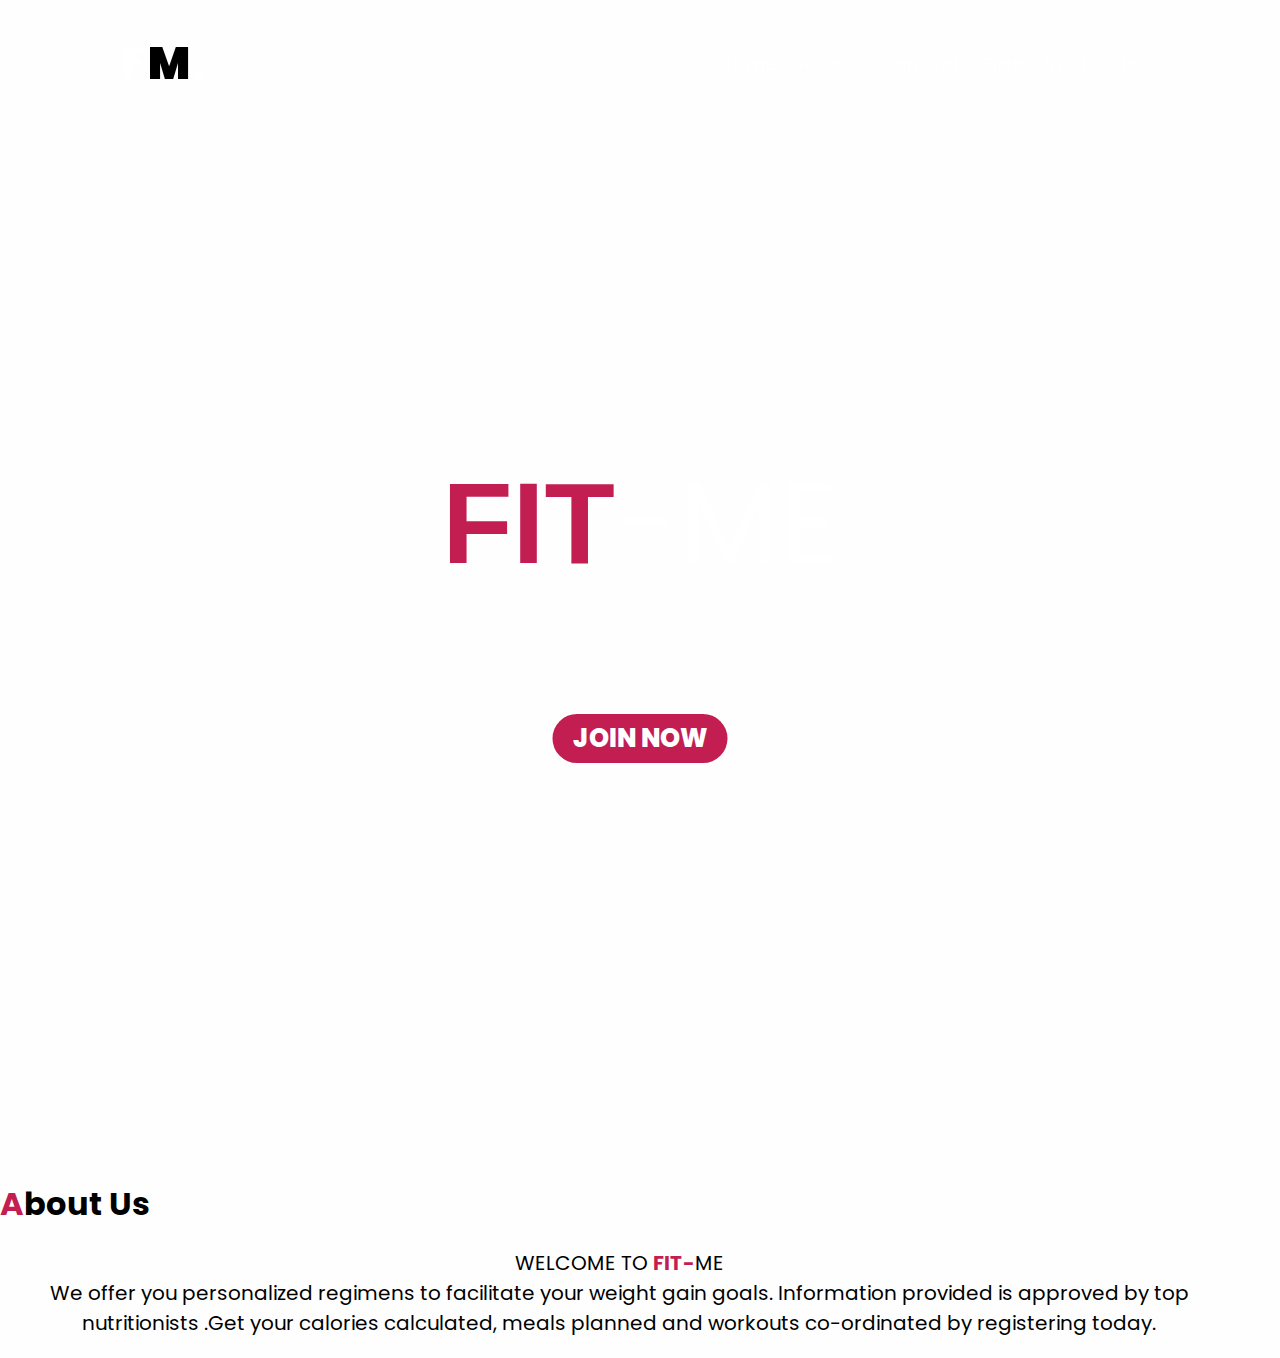
==== index.html @ a715f643 "first commit" ====
<!DOCTYPE html>
<html>
<head>
	<title>Fitness Website</title>
	<meta charset="utf-8">
	<meta name="viewport" content="width=device=width, intitial=scale=1.0">
	<link rel="stylesheet" type="text/css" href="style.css">
	<link rel="stylesheet" href="<link rel="stylesheet" href="https://cdnjs.cloudflare.com/ajax/libs/font-awesome/4.7.0/css/font-awesome.css"/>
</head>
<body>
<div class="navbar">
	<a href="#" class="logo">F<B>M</B>.</a>
	<ol>
		<li><a href="#index.html">Home</a></li>
		<li><a href="#About">About</a></li>
		<li><a href="#Contact">Contact</a></li>
		<li><a href="sign-up.html">Sign-Up</a></li>
		<li><a href="Log in.html">Log In</a></li>	
	</ol>
</div>

<section id="Home"class="Home view">
	<div class="highlights">
		<h3>enhance your gains with</h3>
		<h1><b>FIT</b>-ME</h1><br>
		<p class="tagline">
			Your personalized fitness regimen one tap away. Join us today as we get your gains in from meal plans, work outs and fitness co-ordinators.
		</p>
		
		<a href="sign-up.html">
			<button class="join">join now</button>
		</a>
	</div>
	<div class="banner"></div>
</section>



<section id="About" class="About view">
	<div class="main">
		<h2><span>A</span>bout Us</h2>
	</div>
	<div class="content">
		<div class="cols">
			<p class="text-left"> WELCOME TO <b>FIT-</b>ME<br>We offer you personalized regimens to facilitate your weight gain goals. Information provided is approved by top nutritionists .Get your calories calculated, meals planned and workouts co-ordinated by registering today.</p>
		</div>
		<div class="cols">
			<div class="box">
				<img src="" alt="">
			</div>
			
		</div>
	</div>
</section>


</body>
</html>
---- style.css ----
@import url('https://fonts.googleapis.com/css2?family=Poppins&display=swap');

*{
	margin: 0%;
	padding:0%;
	font-family: "Poppins" ,sans-serif;
	box-sizing: border-box;
	outline: none;
	color: #FFFFFF;
}
.root{
	--prime: #AA336A;
}
body{
	background-color: #f7ecec;
}
.navbar{
	width: 100%;
	display: flex;
	position: fixed;
	padding: 30px 120px;
	background-color: transparent; 
	justify-content: space-between;
	z-index:1111;
	transition:0.5 ease;
}
.logo{
	font-size: 2.8em;
	font-weight: 800;
	letter-spacing: 2px;
	text-transform:  uppercase;
	text-decoration: none;
}
.logo B{
	color: #000000;
}
ol{
	display: flex;
	margin: auto 0;
}
ol li{
	list-style: none;
	margin-right: 20px;
}
ol li a{
	font-size: 20px;
	font-weight: 500;
	text-decoration: none;
	font color: #FFFFFF;  
}
ol li:hover a{
	color: #000000;
}
.view{
	width: 100%
	min-height: 80vh;
	position: relative;
}
.Home{
	display: flex;
	min-height:120vh;
	align-items: center; 
	justify-content: center;
	clip-path: polygon(0 0,100% 0,100% 100%,80% 95%,0 100%);
}
.banner{
	height: 100% ;
	width: 100%;
	position: absolute; 
	background-image: url("C:/xampp/htdocs/FIT-ME/images/banner.jpg");
	background-size: cover;
	background-position: center;
	filter: brightness(60%);
	
}
.highlights{
	width: 70%;
	position: relative;
	display: inline-block;
	z-index: 11;
}
.highlights h3{
	display: inline;
	font-size: 2vw;
	padding: 5px 20px;
	font-weight: lighter;
	text-transform: capitalize;
	border-left: 6px solid color #AA336A;
		}
.highlights h1{
	font-size: 9vw;
	text-align: center;
	font-weight: normal;
}
.highlights b{
	color: #c31e52;
	font-weight: 800;
	font-family: sans-serif;
}
.highlights.tagline{
	color: #FFFFFF;
	font-size: 1.2vw;
	text-align: center;
	font-weight: normal;
	position: center;
}
.highlights .join{
	position: absolute;
	left: 50%;
	transform: translateX(-50%);
	font-weight: 800;
	padding: 5px 20px;
	font-size: 2vw;
	margin-top: 1.2em;
	color: #FFFFFF;
	border: 2px;
	border-radius: 50px;
	background: #c31e52;
	transition: 0.3s ease;
	position: center;
	text-transform: uppercase;
	
}
.highlights .join:hover{
	color: #FFFFFF;
	cursor: pointer;
	letter-spacing:1.5px;
	background color: #AA336A; 
}
.main{
	width: 100%
	text-align: center;
	padding-bottom: 20px;
}
.main h2{
	font-size: 2.5vw;
	position: relative;
	text-align: center;
	padding-top: 100px;
	display: inline-block;
	color: #000000;
}
.main h2:before{
	position: absolute;
	content: "";
	background: 
	height:3px;
	width: 30%;
	right: -15px;
	bottom: 0;
	border-radius: 50px: 
}
span{
	color: #c31e52;
}

.content{
	position: relative;
	display: flex;
	width: 100%;
	padding: : 0 30px;
	justify-content: center;
	color: #000000;
	margin-bottom: 20px;
}
.cols p{
	white-space: pre-line;
	color: #000000;
	text-align: center;
	font-size: 20px;
	margin-right: 2px;
}
.cols b{
	color: #c31e52;
}
.about .content .cols{
	position: center;
	width: 100%;
	height: 100%;
	padding: 20px 70px;
}
.about .content .cols .box{
	position: relative;
	height: 550px;
	box-shadow: 0 10px 10px rgba(0 0 0 0 5);
}
body {
	background-color:  #f7ecec; 
	  font-family: "Roboto", sans-serif;
}

.signup-box {
  position: center;
  width: 360px;
  height: 700px;
  margin: auto;
  margin-top: 150px;
  background-color: #f7ecec;
  border-radius: 3px;
}
.signnavbar{
	width: 100%;
	display: flex;
	position: absolute;
	padding-top: 0px;
	padding:30px;
	background-color: #f7ecec; 
	justify-content: space-between;
	z-index:1111;
	transition:0.5 ease;
	margin: auto;

}
.login-box {
  width: 360px;
  height: 360px;
  margin: auto;
  margin-top: 50%
  border-radius: 3px;
  background-color:  #f7ecec;
}

.signup-box h1 {
  text-align: center;
  padding-top: 15px;
  color: #000000;
}
.signup-box b{
	color: #c31e52;
}
.signup-box h4 {
  text-align: center;
  color: #000000;
}

form {
  width: 300px;
  margin-left: 20px;
}

form label {
  display: flex;
  margin-top: 20px;
  font-size: 18px;
  color: #000000;
}

form input {
  width: 100%;
  padding: 7px;
  border: none;
  border: 1px solid gray;
  border-radius: 6px;
  outline: none;
  color:#808080; 
}
input[type="button"] {
  width: 320px;
  height: 35px;
  margin-top: 20px;
  border: none;
  background-color:#c31e52;
  color: white;
  font-size: 18px;
}
.signup-box p {
  text-align: center;
  padding-top: 20px;
  font-size: 7px;
  color: #000000;
}
.signup-box p a{
	color:  #c31e52;
}
.para-2 {
  text-align: center;
  color: #000000;
  font-size: 10px;
  margin-top: -20px;
}
.para-2 a {
  color: #c31e52;
}
.login-box h1 {
  text-align: center;
  padding-top: 15px;
  color: #000000;
}
.login-box b{
	color: #c31e52;
}
.login-box h4 {
  text-align: center;
}
.count .meal {
	font-size: 1.2vw;
	text-align: center;
	font-weight: normal;
	position: center;
	font-family: sans-serif;
	color: #000000;
}
iframe {
	margin-left: 20%;
	margin-top: 4%;
}
.count b{
	color:#FFFFFF; 
}
.count h1{
	color: #000000;
	text-align: center;
	margin-top: 7%;
}
.count {
	height: 100% ;
	width: 100%;
	position: absolute; 
	background-image: url("C:/Users/emong/FIT-ME/images/banner.jpg");
	background-size: cover;
	background-position: center;
	filter: brightness(80%);
	background-color: #f7ecec;
}
.count .mealplan{
	position: absolute;
	left: 50%;
	transform: translateX(-50%);
	font-weight: 800;
	padding: 5px 20px;
	font-size: 2vw;
	margin-top: 1.2em;
	color: #FFFFFF;
	border: 2px;
	border-radius: 50px;
	background: #c31e52;
	transition: 0.3s ease;
	position: center;
}
.count .mealplan:hover{
	color: #FFFFFF;
	cursor: pointer;
	letter-spacing:1.5px;
	background color: #AA336A;
}
.homenavbar{
	width: 100%;
	display: flex;
	position: absolute;
	padding: 30px 120px;
	background-color: transparent; 
	justify-content: space-between;
	z-index:1111;
	transition:0.5 ease;
}
body{
	background: #fefefe;
	color: #55476b;
}

#dca_app{
	padding: 40px 10px 15px;
}

#dca_app > section:not(#dca_header_bar){
	padding: 0px 15px 0;
}

/* Start of DCA Header Bar */


}


#dca_date_bar ul{
	padding: 0;
	margin-top: 50px;
}

#dca_date_bar ul li{
	list-style: none;
	float: left;
	text-align: center;
	width: calc(100%/7);
	padding-top: 20px;
	margin-top: 70px;
}

#dca_date_bar ul li span{
	display: block;
	margin-top: 30px;
}

#dca_date_bar ul li span.day{
    font-size: 12px;
	letter-spacing: 0.5px;
	margin-bottom: 2px;
}

#dca_date_bar ul li .date{
    font-size: 15px;
    font-weight: 500;
    margin-top: 5px;
}

#dca_date_bar .active{
	background: #fcb0d4;
	height: 80px;
	width: 40px;
	border-radius: 20px;
	padding-top: 20px;
	box-shadow: 2px 2px 8px -1px rgba(225,128,192,0.6);
}

#dca_date_bar .active .day{
	color: #fff;
}

#dca_date_bar .active .date{
	background: #fefefe;
	height: 30px;
	width: 30px;
	border-radius: 50%;
	line-height: 30px;
	text-align: center;
	margin-left: 5px;
}


#dca_plan_tab .heading{
	margin-bottom: 15px;
}

#dca_plan_tab .heading span{
	font-size: 25px;
	font-weight: 500;
}

#dca_plan_tab .heading i{
	font-size: 15px;
	line-height: 40px;
}

#dca_plan_tab .content{
	margin-bottom: 15px;
	height: 50px;
}

#dca_plan_tab .content i{
	position: absolute;
	background: #dff1fb;
	height: 40px;
	width: 40px;
	border-radius: 10px;
	text-align: center;
	line-height: 40px;
	bottom: 5px;
}

#dca_plan_tab .c1 i{
	background: #dff1fb;
	color: #1ca3ec;
	box-shadow: 2px 2px 8px -1px rgba(0,0,0,0.15);
}

#dca_plan_tab .c2 i{
	background: #feeed5;
	color: #8db600;
	box-shadow: 2px 2px 8px -1px rgba(0,0,0,0.15);
}

#dca_plan_tab .c3 i{
	background: #ffe7dc;
	/*background: #fbd3c0;*/
	color: #CF5300;
	box-shadow: 2px 2px 8px -1px rgba(0,0,0,0.15);
}

#dca_plan_tab .c4 i{
	background: #fcb0d4;
	box-shadow: 2px 2px 8px -1px rgba(0,0,0,0.15);
}

#dca_plan_tab .content span{
	display: block;
}

#dca_plan_tab .content div.col-8 span:first-child{
	font-size: 17px;
	font-weight: 500;
	letter-spacing: 0.5px;
}

#dca_plan_tab .content div.col-8 span:last-child{
	font-size: 14px;
	font-weight: 400;
	color: rgba(85,71,107,0.6);
	letter-spacing: 0.5px;
}

#dca_plan_tab span.circle{
	position: absolute;
	height: 40px;
	width: 40px;
	border-radius: 50%;
	border: 5px solid #dff1fb;
	border-left-color: rgba(0,0,255,0.3);
	bottom: 5px;
}

#dca_plan_tab .c1 span.circle{
	border: 4px solid #a5d9e4;
	border-left-color: #dff1fb;
	transform: rotate(95deg);
}

#dca_plan_tab .c2 span.circle{
	border: 4px solid #f9d090;
	border-left-color: #feeed5;
	transform: rotate(150deg);
}

#dca_plan_tab .c3 span.circle{
	border: 4px solid #ecc29c;
	border-left-color: #ffe7dc;
	transform: rotate(40deg);
}

#dca_plan_tab .c4 span.circle{
	border: 4px solid #edb1cd;
	border-left-color: #ffe9de;
	border-top-color: #ffe9de;
	transform: rotate(2deg);
}

#dca_activity_tab .heading{
	margin-bottom: 15px;
}

#dca_activity_tab .heading span{
	font-size: 25px;
	font-weight: 500;
}

#dca_activity_tab .heading i{
	font-size: 15px;
	line-height: 40px;
}

#dca_activity_tab img{
	height: 150px;
	width: 100%;
	border-radius: 8px;
}

.activities span{
	position: absolute;
	font-size: 11px;
	background: white;
	padding: 1px 7px;
	border-radius: 5px;
	color: #000;
	z-index: 1;
}

.run img{
	background: #a5d9e4;
	height: 180px !important;
}

.run span{
	right: 20px;
	bottom: 105px;
}

.yoga img{
	height: 80px !important;
	background: #ecc29c;
	border-radius: 8px !important;
}

.yoga span{
	right: 19px;
	top: 4px;
}

.stretch img{
	margin-top: 20px;
	height: 80px !important;
	width: 90px;
	background: #ecc29c;
	border-radius: 8px !important;
}

.stretch span{
	right: 4px;
	bottom: 57px;
}

.squat img{
	background: #fcb0d4;
	height: 180px !important;
	margin-top: 20px;
}

.squat span{
	left: 0px;
	bottom: 4px;
}
.mealnavbar{
	width: 100%;
	display: flex;
	position: absolute;
	padding: 30px 120px;
	background-color: #e2a4a0; 
	justify-content: space-between;
	z-index:1111;
	transition:0.5 ease;
}
.Work .workcontent{
	flex-wrap: wrap;

}
.Work .workcontent .frame{
	position: relative;
	width: 350px;
	padding: 20px;
	margin: 10px;
	background: #000000;
	box-shadow: 0 10px 15px rgba(0,0,0,0,5);
	display: flex;
}
.Work .workcontent .frame .box{
	position: relative;
	height: 200px;
	width:100px;
	overflow: hidden;
	border: medium;
}
img {
	position:relative;
	width: 350px;
	padding: 20px;
	margin bottom: 50px;
	object-fit: cover;
	filter: brightness(80%);
	flex-basis: 40%;
	border: 50px;
	align-self: center;


}
.title p{
	color: #000000;
	word-wrap: break-word; 
	margin-left: 60px;
	padding: 30px;
	text-align: center;
	justify-content: center;
}
.title b{
	color: #000000;
	margin-right: 50px;
	margin-left: 40px;
	text-align: center;
}
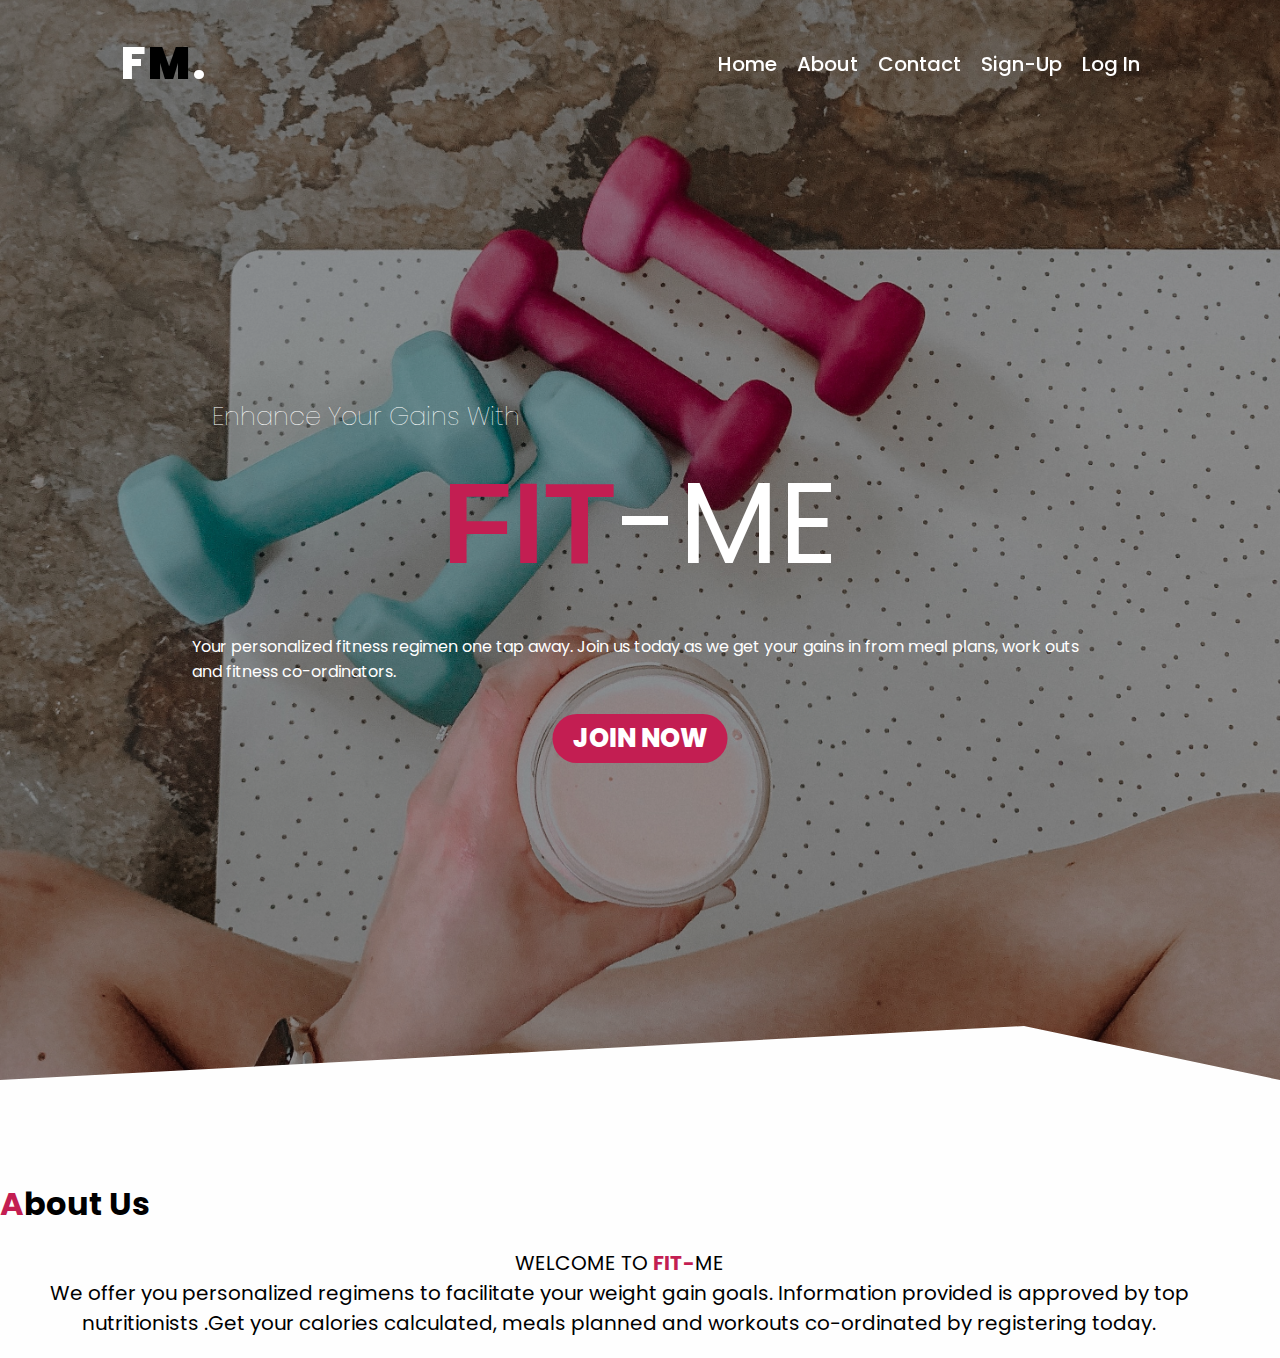
==== commit dbc16ffe: "chore:updated pages" ====
--- a/index.html
+++ b/index.html
@@ -4,7 +4,7 @@
 	<title>Fitness Website</title>
 	<meta charset="utf-8">
 	<meta name="viewport" content="width=device=width, intitial=scale=1.0">
-	<link rel="stylesheet" type="text/css" href="style.css">
+	<link rel="stylesheet" type="text/css" href="css/style.css">
 	<link rel="stylesheet" href="<link rel="stylesheet" href="https://cdnjs.cloudflare.com/ajax/libs/font-awesome/4.7.0/css/font-awesome.css"/>
 </head>
 <body>
--- a/css/style.css
+++ b/css/style.css
@@ -0,0 +1,667 @@
+@import url('https://fonts.googleapis.com/css2?family=Poppins&display=swap');
+
+*{
+	margin: 0%;
+	padding:0%;
+	font-family: "Poppins" ,sans-serif;
+	box-sizing: border-box;
+	outline: none;
+	color: #FFFFFF;
+}
+.root{
+	--prime: #AA336A;
+}
+body{
+	background-color: #f7ecec;
+}
+.navbar{
+	width: 100%;
+	display: flex;
+	position: fixed;
+	padding: 30px 120px;
+	background-color: transparent; 
+	justify-content: space-between;
+	z-index:1111;
+	transition:0.5 ease;
+}
+.logo{
+	font-size: 2.8em;
+	font-weight: 800;
+	letter-spacing: 2px;
+	text-transform:  uppercase;
+	text-decoration: none;
+}
+.logo B{
+	color: #000000;
+}
+ol{
+	display: flex;
+	margin: auto 0;
+}
+ol li{
+	list-style: none;
+	margin-right: 20px;
+}
+ol li a{
+	font-size: 20px;
+	font-weight: 500;
+	text-decoration: none;
+	font color: #FFFFFF;  
+}
+ol li:hover a{
+	color: #000000;
+}
+.view{
+	width: 100%
+	min-height: 80vh;
+	position: relative;
+}
+.Home{
+	display: flex;
+	min-height:120vh;
+	align-items: center; 
+	justify-content: center;
+	clip-path: polygon(0 0,100% 0,100% 100%,80% 95%,0 100%);
+}
+.banner{
+	height: 100% ;
+	width: 100%;
+	position: absolute; 
+	background-image: url("../images/banner.jpg");
+	background-size: cover;
+	background-position: center;
+	filter: brightness(60%);
+	
+}
+.highlights{
+	width: 70%;
+	position: relative;
+	display: inline-block;
+	z-index: 11;
+}
+.highlights h3{
+	display: inline;
+	font-size: 2vw;
+	padding: 5px 20px;
+	font-weight: lighter;
+	text-transform: capitalize;
+	border-left: 6px solid color #AA336A;
+		}
+.highlights h1{
+	font-size: 9vw;
+	text-align: center;
+	font-weight: normal;
+}
+.highlights b{
+	color: #c31e52;
+	font-weight: 800;
+	font-family: sans-serif;
+}
+.highlights.tagline{
+	color: #FFFFFF;
+	font-size: 1.2vw;
+	text-align: center;
+	font-weight: normal;
+	position: center;
+}
+.highlights .join{
+	position: absolute;
+	left: 50%;
+	transform: translateX(-50%);
+	font-weight: 800;
+	padding: 5px 20px;
+	font-size: 2vw;
+	margin-top: 1.2em;
+	color: #FFFFFF;
+	border: 2px;
+	border-radius: 50px;
+	background: #c31e52;
+	transition: 0.3s ease;
+	position: center;
+	text-transform: uppercase;
+	
+}
+.highlights .join:hover{
+	color: #FFFFFF;
+	cursor: pointer;
+	letter-spacing:1.5px;
+	background color: #AA336A; 
+}
+.main{
+	width: 100%
+	text-align: center;
+	padding-bottom: 20px;
+}
+.main h2{
+	font-size: 2.5vw;
+	position: relative;
+	text-align: center;
+	padding-top: 100px;
+	display: inline-block;
+	color: #000000;
+}
+.main h2:before{
+	position: absolute;
+	content: "";
+	background: 
+	height:3px;
+	width: 30%;
+	right: -15px;
+	bottom: 0;
+	border-radius: 50px: 
+}
+span{
+	color: #c31e52;
+}
+
+.content{
+	position: relative;
+	display: flex;
+	width: 100%;
+	padding: : 0 30px;
+	justify-content: center;
+	color: #000000;
+	margin-bottom: 20px;
+}
+.cols p{
+	white-space: pre-line;
+	color: #000000;
+	text-align: center;
+	font-size: 20px;
+	margin-right: 2px;
+}
+.cols b{
+	color: #c31e52;
+}
+.about .content .cols{
+	position: center;
+	width: 100%;
+	height: 100%;
+	padding: 20px 70px;
+}
+.about .content .cols .box{
+	position: relative;
+	height: 550px;
+	box-shadow: 0 10px 10px rgba(0 0 0 0 5);
+}
+body {
+	background-color:  #f7ecec; 
+	  font-family: "Roboto", sans-serif;
+}
+
+.signup-box {
+  position: center;
+  width: 360px;
+  height: 700px;
+  margin: auto;
+  margin-top: 150px;
+  background-color: #f7ecec;
+  border-radius: 3px;
+}
+.signnavbar{
+	width: 100%;
+	display: flex;
+	position: absolute;
+	padding-top: 0px;
+	padding:30px;
+	background-color: #f7ecec; 
+	justify-content: space-between;
+	z-index:1111;
+	transition:0.5 ease;
+	margin: auto;
+
+}
+.login-box {
+  width: 360px;
+  height: 360px;
+  margin: auto;
+  margin-top: 50%
+  border-radius: 3px;
+  background-color:  #f7ecec;
+}
+
+.signup-box h1 {
+  text-align: center;
+  padding-top: 15px;
+  color: #000000;
+}
+.signup-box b{
+	color: #c31e52;
+}
+.signup-box h4 {
+  text-align: center;
+  color: #000000;
+}
+
+form {
+  width: 300px;
+  margin-left: 20px;
+}
+
+form label {
+  display: flex;
+  margin-top: 20px;
+  font-size: 18px;
+  color: #000000;
+}
+
+form input {
+  width: 100%;
+  padding: 7px;
+  border: none;
+  border: 1px solid gray;
+  border-radius: 6px;
+  outline: none;
+  color:#808080; 
+}
+input[type="button"] {
+  width: 320px;
+  height: 35px;
+  margin-top: 20px;
+  border: none;
+  background-color:#c31e52;
+  color: white;
+  font-size: 18px;
+}
+.signup-box p {
+  text-align: center;
+  padding-top: 20px;
+  font-size: 7px;
+  color: #000000;
+}
+.signup-box p a{
+	color:  #c31e52;
+}
+.para-2 {
+  text-align: center;
+  color: #000000;
+  font-size: 10px;
+  margin-top: -20px;
+}
+.para-2 a {
+  color: #c31e52;
+}
+.login-box h1 {
+  text-align: center;
+  padding-top: 15px;
+  color: #000000;
+}
+.login-box b{
+	color: #c31e52;
+}
+.login-box h4 {
+  text-align: center;
+}
+.count .meal {
+	font-size: 1.2vw;
+	text-align: center;
+	font-weight: normal;
+	position: center;
+	font-family: sans-serif;
+	color: #000000;
+}
+iframe {
+	margin-left: 20%;
+	margin-top: 4%;
+}
+.count b{
+	color:#FFFFFF; 
+}
+.count h1{
+	color: #000000;
+	text-align: center;
+	margin-top: 7%;
+}
+.count {
+	height: 100% ;
+	width: 100%;
+	position: absolute; 
+	background-image: url("../images/banner.jpg");
+	background-size: cover;
+	background-position: center;
+	filter: brightness(80%);
+	background-color: #f7ecec;
+}
+.count .mealplan{
+	position: absolute;
+	left: 50%;
+	transform: translateX(-50%);
+	font-weight: 800;
+	padding: 5px 20px;
+	font-size: 2vw;
+	margin-top: 1.2em;
+	color: #FFFFFF;
+	border: 2px;
+	border-radius: 50px;
+	background: #c31e52;
+	transition: 0.3s ease;
+	position: center;
+}
+.count .mealplan:hover{
+	color: #FFFFFF;
+	cursor: pointer;
+	letter-spacing:1.5px;
+	background color: #AA336A;
+}
+.homenavbar{
+	width: 100%;
+	display: flex;
+	position: absolute;
+	padding: 30px 120px;
+	background-color: transparent; 
+	justify-content: space-between;
+	z-index:1111;
+	transition:0.5 ease;
+}
+body{
+	background: #fefefe;
+	color: #55476b;
+}
+
+#dca_app{
+	padding: 40px 10px 15px;
+}
+
+#dca_app > section:not(#dca_header_bar){
+	padding: 0px 15px 0;
+}
+
+/* Start of DCA Header Bar */
+
+
+}
+
+
+#dca_date_bar ul{
+	padding: 0;
+	margin-top: 50px;
+}
+
+#dca_date_bar ul li{
+	list-style: none;
+	float: left;
+	text-align: center;
+	width: calc(100%/7);
+	padding-top: 20px;
+	margin-top: 70px;
+}
+
+#dca_date_bar ul li span{
+	display: block;
+	margin-top: 30px;
+}
+
+#dca_date_bar ul li span.day{
+    font-size: 12px;
+	letter-spacing: 0.5px;
+	margin-bottom: 2px;
+}
+
+#dca_date_bar ul li .date{
+    font-size: 15px;
+    font-weight: 500;
+    margin-top: 5px;
+}
+
+#dca_date_bar .active{
+	background: #fcb0d4;
+	height: 80px;
+	width: 40px;
+	border-radius: 20px;
+	padding-top: 20px;
+	box-shadow: 2px 2px 8px -1px rgba(225,128,192,0.6);
+}
+
+#dca_date_bar .active .day{
+	color: #fff;
+}
+
+#dca_date_bar .active .date{
+	background: #fefefe;
+	height: 30px;
+	width: 30px;
+	border-radius: 50%;
+	line-height: 30px;
+	text-align: center;
+	margin-left: 5px;
+}
+
+
+#dca_plan_tab .heading{
+	margin-bottom: 15px;
+}
+
+#dca_plan_tab .heading span{
+	font-size: 25px;
+	font-weight: 500;
+}
+
+#dca_plan_tab .heading i{
+	font-size: 15px;
+	line-height: 40px;
+}
+
+#dca_plan_tab .content{
+	margin-bottom: 15px;
+	height: 50px;
+}
+
+#dca_plan_tab .content i{
+	position: absolute;
+	background: #dff1fb;
+	height: 40px;
+	width: 40px;
+	border-radius: 10px;
+	text-align: center;
+	line-height: 40px;
+	bottom: 5px;
+}
+
+#dca_plan_tab .c1 i{
+	background: #dff1fb;
+	color: #1ca3ec;
+	box-shadow: 2px 2px 8px -1px rgba(0,0,0,0.15);
+}
+
+#dca_plan_tab .c2 i{
+	background: #feeed5;
+	color: #8db600;
+	box-shadow: 2px 2px 8px -1px rgba(0,0,0,0.15);
+}
+
+#dca_plan_tab .c3 i{
+	background: #ffe7dc;
+	/*background: #fbd3c0;*/
+	color: #CF5300;
+	box-shadow: 2px 2px 8px -1px rgba(0,0,0,0.15);
+}
+
+#dca_plan_tab .c4 i{
+	background: #fcb0d4;
+	box-shadow: 2px 2px 8px -1px rgba(0,0,0,0.15);
+}
+
+#dca_plan_tab .content span{
+	display: block;
+}
+
+#dca_plan_tab .content div.col-8 span:first-child{
+	font-size: 17px;
+	font-weight: 500;
+	letter-spacing: 0.5px;
+}
+
+#dca_plan_tab .content div.col-8 span:last-child{
+	font-size: 14px;
+	font-weight: 400;
+	color: rgba(85,71,107,0.6);
+	letter-spacing: 0.5px;
+}
+
+#dca_plan_tab span.circle{
+	position: absolute;
+	height: 40px;
+	width: 40px;
+	border-radius: 50%;
+	border: 5px solid #dff1fb;
+	border-left-color: rgba(0,0,255,0.3);
+	bottom: 5px;
+}
+
+#dca_plan_tab .c1 span.circle{
+	border: 4px solid #a5d9e4;
+	border-left-color: #dff1fb;
+	transform: rotate(95deg);
+}
+
+#dca_plan_tab .c2 span.circle{
+	border: 4px solid #f9d090;
+	border-left-color: #feeed5;
+	transform: rotate(150deg);
+}
+
+#dca_plan_tab .c3 span.circle{
+	border: 4px solid #ecc29c;
+	border-left-color: #ffe7dc;
+	transform: rotate(40deg);
+}
+
+#dca_plan_tab .c4 span.circle{
+	border: 4px solid #edb1cd;
+	border-left-color: #ffe9de;
+	border-top-color: #ffe9de;
+	transform: rotate(2deg);
+}
+
+#dca_activity_tab .heading{
+	margin-bottom: 15px;
+}
+
+#dca_activity_tab .heading span{
+	font-size: 25px;
+	font-weight: 500;
+}
+
+#dca_activity_tab .heading i{
+	font-size: 15px;
+	line-height: 40px;
+}
+
+#dca_activity_tab img{
+	height: 150px;
+	width: 100%;
+	border-radius: 8px;
+}
+
+.activities span{
+	position: absolute;
+	font-size: 11px;
+	background: white;
+	padding: 1px 7px;
+	border-radius: 5px;
+	color: #000;
+	z-index: 1;
+}
+
+.run img{
+	background: #a5d9e4;
+	height: 180px !important;
+}
+
+.run span{
+	right: 20px;
+	bottom: 105px;
+}
+
+.yoga img{
+	height: 80px !important;
+	background: #ecc29c;
+	border-radius: 8px !important;
+}
+
+.yoga span{
+	right: 19px;
+	top: 4px;
+}
+
+.stretch img{
+	margin-top: 20px;
+	height: 80px !important;
+	width: 90px;
+	background: #ecc29c;
+	border-radius: 8px !important;
+}
+
+.stretch span{
+	right: 4px;
+	bottom: 57px;
+}
+
+.squat img{
+	background: #fcb0d4;
+	height: 180px !important;
+	margin-top: 20px;
+}
+
+.squat span{
+	left: 0px;
+	bottom: 4px;
+}
+.mealnavbar{
+	width: 100%;
+	display: flex;
+	position: absolute;
+	padding: 30px 120px;
+	background-color: #e2a4a0; 
+	justify-content: space-between;
+	z-index:1111;
+	transition:0.5 ease;
+}
+.Work .workcontent{
+	flex-wrap: wrap;
+
+}
+.Work .workcontent .frame{
+	position: relative;
+	width: 350px;
+	padding: 20px;
+	margin: 10px;
+	background: #000000;
+	box-shadow: 0 10px 15px rgba(0,0,0,0,5);
+	display: flex;
+}
+.Work .workcontent .frame .box{
+	position: relative;
+	height: 200px;
+	width:100px;
+	overflow: hidden;
+	border: medium;
+}
+img {
+	position:relative;
+	width: 350px;
+	padding: 20px;
+	margin bottom: 50px;
+	object-fit: cover;
+	filter: brightness(80%);
+	flex-basis: 40%;
+	border: 50px;
+	align-self: center;
+
+
+}
+.title p{
+	color: #000000;
+	word-wrap: break-word; 
+	margin-left: 60px;
+	padding: 30px;
+	text-align: center;
+	justify-content: center;
+}
+.title b{
+	color: #000000;
+	margin-right: 50px;
+	margin-left: 40px;
+	text-align: center;
+}
+
